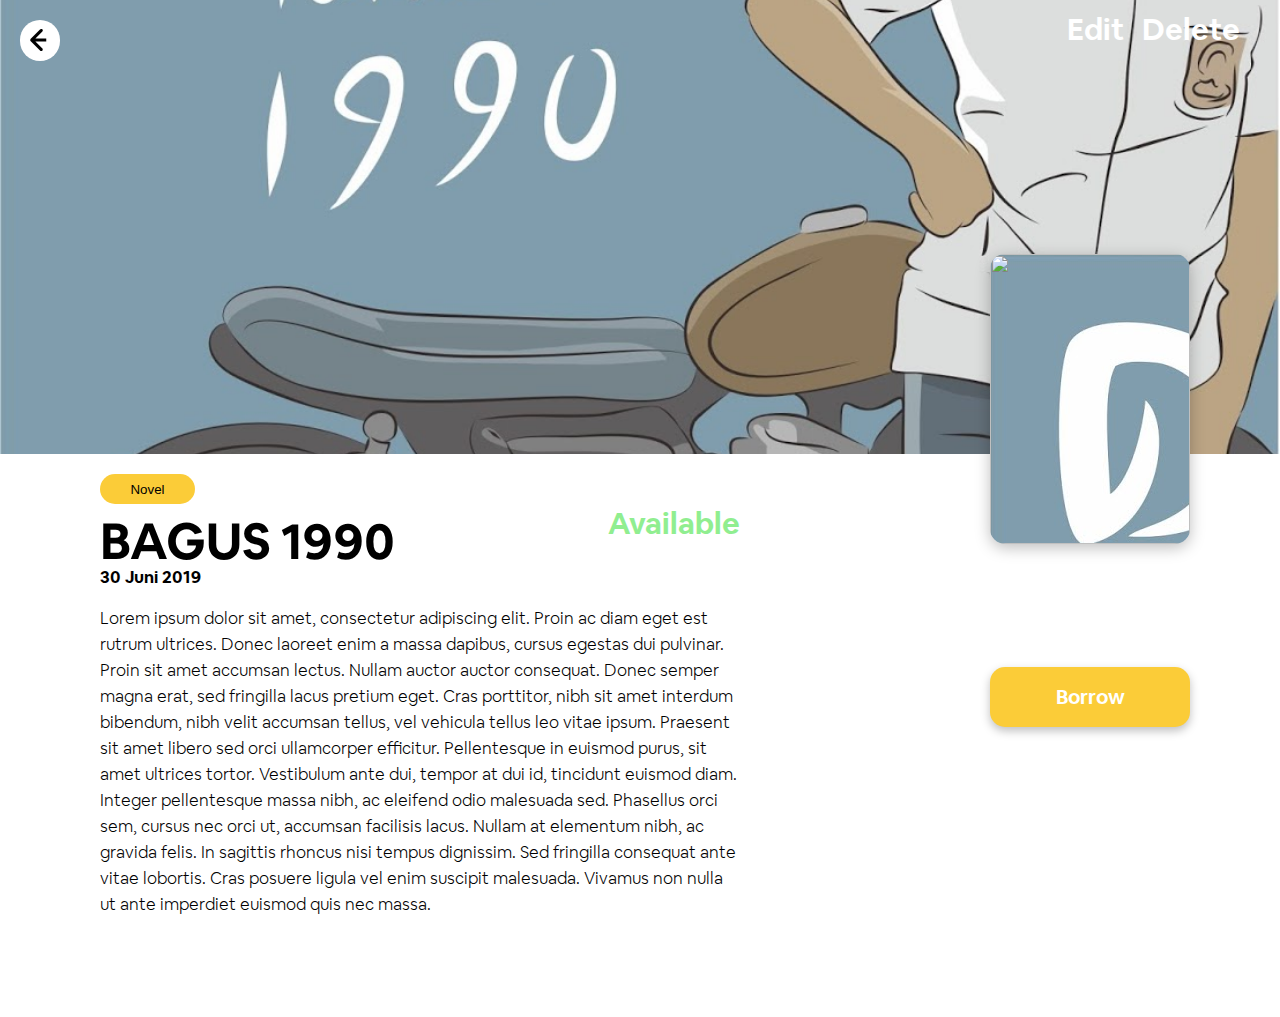
==== display.html @ c946cf86 "First Commit" ====
<!DOCTYPE html>
<html lang="en">
<head>
    <meta charset="UTF-8">
    <meta name="viewport" content="width=device-width, initial-scale=1.0">
    <title>Document</title>
    <link rel="stylesheet" href="asset/css/display.css">

</head>
<body>
    
    <header class="container">
        <a href="home.html" class="back"><img src="asset/img/Arrow.png" alt=""></a>
        <div class="btntambah">
            <a href="#modal" class="edit">Edit</a>
            <a href="#modal2" class="delete">Delete</a>
        </div>
    </header>
    <img src="../Project/asset/img/coverdilan.jpg" class="imgdilan">

    <div class="container2">
        
        <button type="button" class="button-novel">Novel</button>
        <p class="available">Available</p>

        <h2 class="judul">BAGUS 1990</h2>
        <p class="tanggal">30 Juni 2019</p>
        <p class="text">Lorem ipsum dolor sit amet, consectetur adipiscing elit. Proin ac diam eget est rutrum ultrices. Donec laoreet enim a massa dapibus, cursus egestas dui pulvinar. Proin sit amet accumsan lectus. Nullam auctor auctor consequat. Donec semper magna erat, sed fringilla lacus pretium eget. Cras porttitor, nibh sit amet interdum bibendum, nibh velit accumsan tellus, vel vehicula tellus leo vitae ipsum. Praesent sit amet libero sed orci ullamcorper efficitur. Pellentesque in euismod purus, sit amet ultrices tortor. Vestibulum ante dui, tempor at dui id, tincidunt euismod diam. Integer pellentesque massa nibh, ac eleifend odio malesuada sed. Phasellus orci sem, cursus nec orci ut, accumsan facilisis lacus. Nullam at elementum nibh, ac gravida felis. In sagittis rhoncus nisi tempus dignissim. Sed fringilla consequat ante vitae lobortis. Cras posuere ligula vel enim suscipit malesuada. Vivamus non nulla ut ante imperdiet euismod quis nec massa.</p>
    </div>
    <div class="button">
        <button class="btnborrow">Borrow</button>
    </div>
    <div class="modal" id="modal">
        <div class="content">
            <div class="isicontent">
                <a href="#" class="btnclose">X</a>
                <h2 class="header">Edit Data</h2>
                <label class="tableurl">Url Image</lable>
                <input type="text" name="urlimage" class="urlimage" placeholder="http://gambar.com/dilan.jpg"><br>
                <label class="tabletitle" >Title</label>
                <input type="text" name="title" class="title" placeholder="Dilan 1990"><br>
                <label for="description" class="
                labeldescription">Description</label>
                <textarea class="description" cols="30" rows="10" placeholder="Lorem ipsum dolor sit amet, consectetur adipiscing elit. Proin ac diam eget est rutrum ultrices. Donec laoreet enim a massa dapibus, cursus egestas dui pulvinar."></textarea>
                
            </div>
            <div class="modal-save">
                <a href="#" class="btnsave">Save</a>
            </div>
        </div>
    </div>
    <div class="modal2" id="modal2">
        <div class="content2">
            <div class="isicontent2">
                <a href="#" class="btnclose2">X</a>
                <div class="isi">
                    <img src="asset/img/ceklis.png" class="ceklis"> 
                </div>
                <div class="pisi">
                    <p>Data <span class="tengah">Dilan 1990</span> berhasil dihapus !</p>
                </div>
            </div>
        </div>
    </div>
</body>
</html>
---- asset/css/display.css ----
body{
    margin: 0;
    padding: 0;
}
@font-face {
    font-family: Airbnb Cereal App Bold;
    src: url('../fonts/AirbnbCerealBold.woff');
}
@font-face {
    font-family: Airbnb Cereal App;
    src: url('../fonts/AirbnbCerealLight.woff');
}
@font-face {
    font-family: Airbnb Cereal App M;
    src: url('../fonts/AirbnbCerealMedium.woff');
}
.container {
    background-image: url('../img/coverdilan.jpg');
    background-position: center center;
    background-size: cover;
    width: 100vw;
    height: 454px;
    max-width: 100%;
}
.imgdilan {
    background-image: url('../img/coverdilan.jpg');
    width: 200px;
    height: 290px;
    float: right;
    margin-top: -200px;
    margin-right: 90px;
    border-radius: 15px;
    box-shadow: 0px 4px 15px rgba(0, 0, 0, 0.25);
}
.container2 {
    margin: 20px 100px;
    width: 50vw;
}
.button-novel {
    background: #FBCC38;
    border-radius: 15px;
    border: none;
    width: 95px;
    height: 30px;
    outline: none;
}
.judul {
    font-family: Airbnb Cereal App Bold;
    font-size: 50px;
    margin-top: 5px;
}
.tanggal {
    font-family: Airbnb Cereal App Bold;
    margin-top: -50px;
    font-size: 17px;
}
.available {
    font-family: Airbnb Cereal App Bold ;
    color: lightgreen;
    float: right;
    font-size: 30px;
}
.text {
    font-family: Airbnb Cereal App;
    font-size: 17px;
    line-height: 26px;
    margin-bottom: 100px;

}
.btnborrow {
    font-family: Airbnb Cereal App Bold;
    font-size: 20px;
    color: white;
    position: relative;
    background: #FBCC38;
    width: 200px;
    height: 60px;
    border: none;
    border-radius: 15px;
    box-shadow: 0px 4px 10px rgba(0, 0, 0, 0.25);
    outline: none;
    float: right;
    margin-right: 90px;
    margin-top: -350px;
    transition: 1s;
}
.btnborrow:hover{
    background:#FBCC09;
    top: 2px;
}
.back {
    position: absolute;
    width: 30px;
    height: 30px;
    display: block;
    background: white;
    border-radius: 300px;
    padding-left: 10px;
    padding-top: 8px;
    padding-bottom: 3px;
    top: 20px;
    left: 20px;
}
.btntambah {
    position: relative;
    float: right;
    margin-top: 10px;
    margin-right: 40px;
    font-family: Airbnb Cereal App Bold;
    font-size: 30px;
    
}
.edit {
    text-decoration: none;
    color: white;
    margin-right: 12px;
}
.delete {
    text-decoration: none;
    color: white;
}
.modal{
    background-color: rgba(0,0,0, .8);
    width: 100vw;
    height: 100vh;
    position: fixed;
    top: 0;
    left: 0;
    opacity: 0;
    visibility: hidden;
    transition: .5s;
}
.content{
    width: 800px;
    height: 500px;
    background: white;
    position: absolute;
    top: 50%;
    left: 50%;
    transform: translate(-50%, -50%);
    border: none;
    border-radius: 10px;

}
.modal:target{
    opacity: 1;
    visibility: visible;
}
.header {
    font-family: Airbnb Cereal App Bold;
    margin: 0;
    margin-bottom: 30px;
}
.btnsave{
    text-decoration: none;
    color: white;
    background: #F4CF5D;
    padding: 10px 30px;
    border-radius: 8px;
    position: relative;
    float: right;
    right: 15%;
}
.modal-save {
    position: absolute;
    width: 100%;
}
.content input{
    font-family: Airbnb Cereal App;
    outline: none;
    width: 500px;
    height: 40px;
    border-radius: 5px;
    border: 1px solid #C8BABA;
    padding-left: 15px;
    color: #C8BABA;
    font-size: 17px;
    margin-bottom: 15px;
    margin-left: 150px;
    top: -33px;
    position: relative;
}
.description {
    font-family: Airbnb Cereal App;
    width: 500px;
    height: 80px;
    border-radius: 5px;
    border: 1px solid #C8BABA;
    padding: 15px;
    color: #C8BABA;
    font-size: 17px;
    position: relative;
    left: 150px;
    top: -30px;
}
.tableurl {
    display: inline-block;
    width: 100px;
    top: 20px;
    position: relative;
}   
.btnclose{
    font-family: Airbnb Cereal App Bold;
    text-decoration: none;
    color: red;
    position: absolute;
    font-size: 30px;
    margin: 0;
    right: 20px;
    top: 5px;
}
.content label {
    font-family: Airbnb Cereal App Bold;
}
.isicontent {
    margin-top: 30px;
    margin-left: 50px;
}
.modal2{
    background-color: rgba(0,0,0, .8);
    width: 100vw;
    height: 100vh;
    position: fixed;
    top: 0;
    left: 0;
    opacity: 0;
    visibility: hidden;
    transition: .5s;
}
.content2{
    width: 700px;
    height: 400px;
    background: white;
    position: absolute;
    top: 50%;
    left: 50%;
    transform: translate(-50%, -50%);
    border: none;
    border-radius: 10px;
}
.modal2:target{
    opacity: 1;
    visibility: visible;
}
.btnclose2{
    font-family: Airbnb Cereal App Bold;
    text-decoration: none;
    color: red;
    position: absolute;
    font-size: 30px;
    margin: 0;
    right: 20px;
    top: 5px;
}
.isi{
    display: flex;
    justify-content: center;
    margin-top: 60px;
}
.ceklis{
    width: 150px;
}
.pisi {
    font-family: Airbnb Cereal App;
    font-size: 25px;
    display: flex;
    justify-content: center;
}
.tengah {
    font-weight:bold ;
}

@media only screen and (max-width: 800px) {
    .imgdilan {
        display: none;
    }
    .container2 {
        margin: 20px 20px;
        width: 90vw;
    }
    .btnborrow {
        margin: 0;
        left: 50%;
        transform: translateX(-50%);
        float: left;
        margin-bottom: 100px;
    }
    .content{
        width: 90%;
    }
    .content input{
        text-overflow: ellipsis;
        font-family: Airbnb Cereal App;
        outline: none;
        width: 400%;
        /* margin-left: 90px; */
        overflow: hidden;
    }
    .description {
        width: 380%;
        /* left: 90px; */
        overflow: hidden;
        text-overflow: ellipsis;
    }
    .content2 {
        width: 90%;
        height: 55%;
    }
    .pisi {
        font-family: Airbnb Cereal App;
        font-size: 17px;
        display: flex;
        justify-content: center;
    }
    
}
@media only screen and (max-width: 690px) {
    .content input{
        text-overflow: ellipsis;
        font-family: Airbnb Cereal App;
        outline: none;
        width: 250%;
        margin-left: 90px;
        overflow: hidden;
    }
    .description {
        width: 230%;
        left: 90px;
        overflow: hidden;
        text-overflow: ellipsis;
    }
}
@media only screen and (max-width: 450px) {
    .content input{
        
        width: 150%;
        
    }
    .description {
        width: 140%;

    }
}
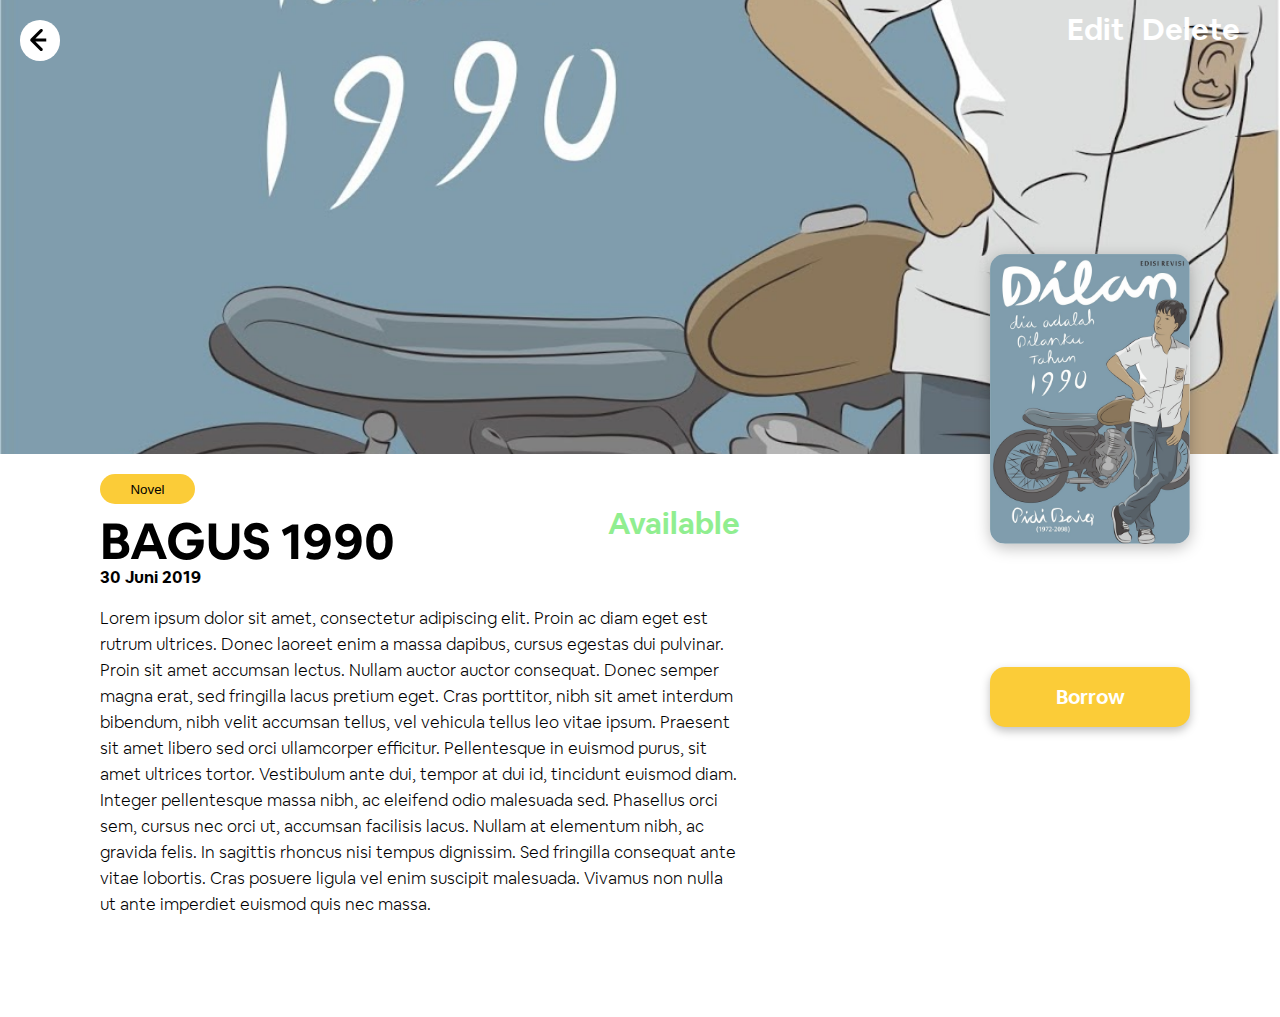
==== commit 3ca7863f: "Second Commit" ====
--- a/display.html
+++ b/display.html
@@ -3,7 +3,7 @@
 <head>
     <meta charset="UTF-8">
     <meta name="viewport" content="width=device-width, initial-scale=1.0">
-    <title>Document</title>
+    <title>Detail Book</title>
     <link rel="stylesheet" href="asset/css/display.css">
 
 </head>
@@ -16,7 +16,7 @@
             <a href="#modal2" class="delete">Delete</a>
         </div>
     </header>
-    <img src="../Project/asset/img/coverdilan.jpg" class="imgdilan">
+    <img src="asset/img/coverdilan.jpg" class="imgdilan">
 
     <div class="container2">
         
@@ -63,4 +63,4 @@
         </div>
     </div>
 </body>
-</html>+</html>
